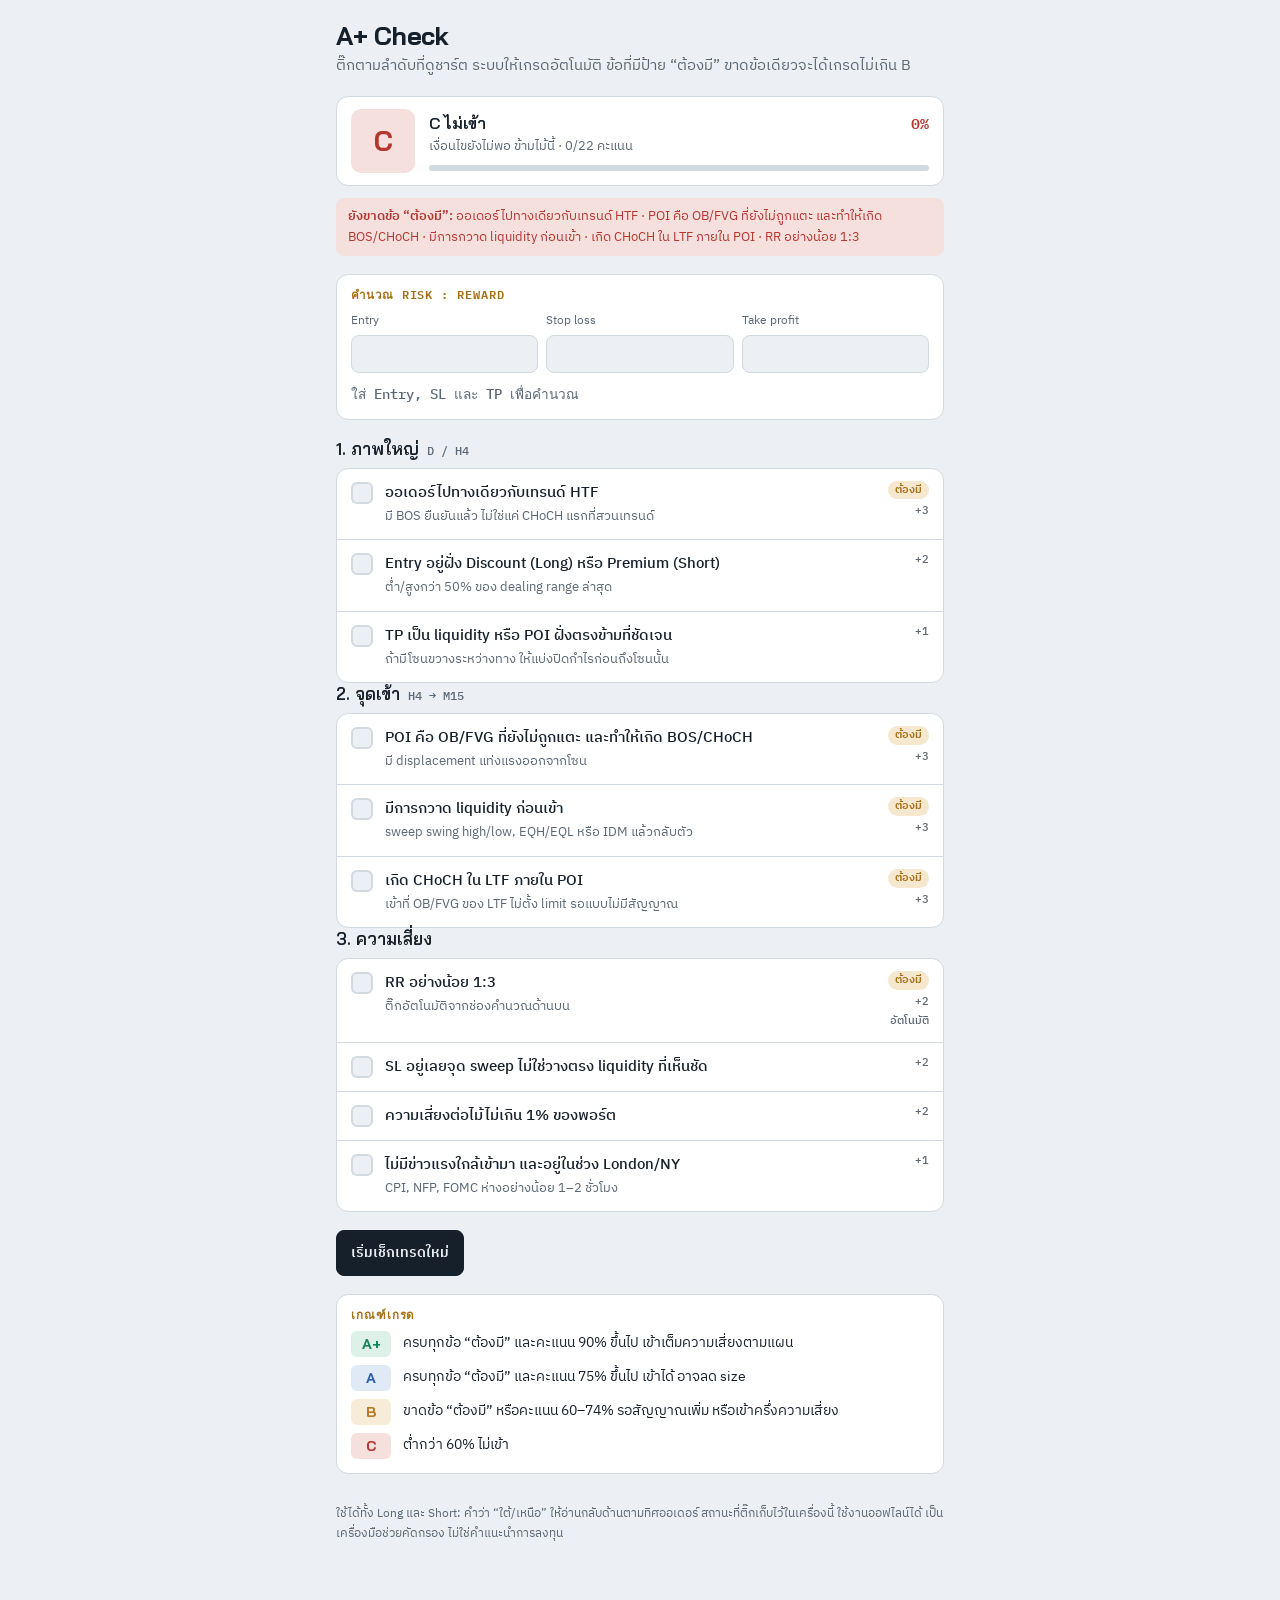
==== aplus/index.html @ b270e974 "Add A+ Check: standalone pre-trade checklist app in /aplus Installable PWA with its own manifest, ic" ====
<!doctype html>
<html lang="th">
<head>
<meta charset="utf-8">
<meta name="viewport" content="width=device-width, initial-scale=1, viewport-fit=cover">
<title>A+ Check</title>
<meta name="description" content="เช็กลิสต์ SMC ก่อนเข้าเทรด พร้อมคำนวณ RR และให้เกรด A+/A/B/C">
<meta name="theme-color" content="#ECEFF3" media="(prefers-color-scheme: light)">
<meta name="theme-color" content="#0F151C" media="(prefers-color-scheme: dark)">
<meta name="apple-mobile-web-app-capable" content="yes">
<meta name="mobile-web-app-capable" content="yes">
<meta name="apple-mobile-web-app-status-bar-style" content="default">
<meta name="apple-mobile-web-app-title" content="A+ Check">
<link rel="manifest" href="manifest.json">
<link rel="icon" href="icon.svg" type="image/svg+xml">
<link rel="apple-touch-icon" href="icon-192.png">
<link rel="stylesheet" href="https://fonts.googleapis.com/css2?family=Bai+Jamjuree:wght@500;600;700&family=IBM+Plex+Sans+Thai:wght@400;500;600&family=IBM+Plex+Mono:wght@500;600&display=swap">
<style>
/* Layout: one narrow column, sticky grade bar on top, items grouped by the order you check a chart (HTF → POI → liquidity → LTF → risk → context) */
:root{
  --bg:#ECEFF3; --surface:#FFFFFF; --ink:#16202B; --muted:#5A6774; --line:#D2D9E0;
  --accent:#A86F12; --accent-soft:#F5E8CF;
  --good:#17805E; --info:#2B5FA8; --warn:#B7791F; --bad:#B4372F;
  --good-bg:#DDF1E8; --info-bg:#E0EAF7; --warn-bg:#F7ECD7; --bad-bg:#F6E0DE;
  --display:"Bai Jamjuree","IBM Plex Sans Thai",system-ui,sans-serif;
  --body:"IBM Plex Sans Thai",system-ui,sans-serif;
  --mono:"IBM Plex Mono",ui-monospace,Menlo,monospace;
}
@media (prefers-color-scheme:dark){:root:not([data-theme="light"]){
  --bg:#0F151C; --surface:#18212B; --ink:#E5EBF1; --muted:#8E9BA8; --line:#2A3543;
  --accent:#E3A940; --accent-soft:#3A2E17;
  --good:#4CC79A; --info:#7AA7EA; --warn:#E3A940; --bad:#EE7A70;
  --good-bg:#15372B; --info-bg:#1A2B44; --warn-bg:#3A2E17; --bad-bg:#3F1F1C; color-scheme:dark}}
:root[data-theme="dark"]{
  --bg:#0F151C; --surface:#18212B; --ink:#E5EBF1; --muted:#8E9BA8; --line:#2A3543;
  --accent:#E3A940; --accent-soft:#3A2E17;
  --good:#4CC79A; --info:#7AA7EA; --warn:#E3A940; --bad:#EE7A70;
  --good-bg:#15372B; --info-bg:#1A2B44; --warn-bg:#3A2E17; --bad-bg:#3F1F1C; color-scheme:dark}

*{box-sizing:border-box}
html{padding-top:env(safe-area-inset-top,0px);padding-bottom:env(safe-area-inset-bottom,0px);-webkit-text-size-adjust:100%}
body{margin:0;-webkit-tap-highlight-color:transparent}
[hidden]{display:none!important}
body{background:var(--bg);color:var(--ink);font:15px/1.6 var(--body)}
body::before{content:"";position:fixed;inset:0 0 auto;height:env(safe-area-inset-top,0px);z-index:10;background:var(--bg)}
.wrap{max-width:640px;margin:0 auto;padding-left:max(16px,env(safe-area-inset-left,0px));padding-right:max(16px,env(safe-area-inset-right,0px));padding-block:20px 48px;display:flex;flex-direction:column;gap:18px}
h1{font:700 1.6rem/1.2 var(--display);margin:0;text-wrap:balance;letter-spacing:-.01em}
.lede{margin:4px 0 0;color:var(--muted);font-size:.92rem}

.bar{position:sticky;top:env(safe-area-inset-top,0px);z-index:5;background:var(--bg);padding-block:10px;margin-block:-10px}
.grade{display:flex;align-items:center;gap:14px;background:var(--surface);border:1px solid var(--line);border-radius:12px;padding:12px 14px}
.badge{flex:none;width:64px;height:64px;border-radius:10px;display:grid;place-items:center;font:700 1.7rem/1 var(--display);background:var(--g-bg);color:var(--g)}
.gtext{min-width:0;flex:1}
.gtitle{font:600 1rem/1.3 var(--display)}
.gsub{font-size:.82rem;color:var(--muted)}
.meter{height:6px;border-radius:3px;background:var(--line);margin-top:8px;overflow:hidden}
.meter span{display:block;height:100%;background:var(--g);transition:width .25s}
.score{font:600 .95rem var(--mono);font-variant-numeric:tabular-nums;color:var(--g)}
.missing{margin:-6px 0 0;padding:8px 12px;border-radius:8px;background:var(--bad-bg);color:var(--bad);font-size:.82rem}
.missing b{font-weight:600}

.card{background:var(--surface);border:1px solid var(--line);border-radius:12px;padding:14px}
.eyebrow{font:600 .72rem/1 var(--mono);letter-spacing:.08em;text-transform:uppercase;color:var(--accent)}
.rr-grid{display:grid;grid-template-columns:repeat(3,minmax(0,1fr));gap:8px;margin-top:10px}
.rr-grid label{display:flex;flex-direction:column;gap:4px;font-size:.78rem;color:var(--muted);min-width:0}
input[type=number]{width:100%;min-width:0;font:500 .95rem var(--mono);font-variant-numeric:tabular-nums;padding:8px;border:1px solid var(--line);border-radius:8px;background:var(--bg);color:var(--ink)}
input[type=number]:focus-visible{outline:2px solid var(--accent);outline-offset:1px}
.rr-out{display:flex;flex-wrap:wrap;gap:6px 16px;margin-top:10px;font:500 .85rem var(--mono);font-variant-numeric:tabular-nums;color:var(--muted)}
.rr-out strong{color:var(--ink)}
.rr-big{font:700 1.15rem var(--mono);color:var(--accent)}

section h2{font:600 1.05rem/1.3 var(--display);margin:0 0 8px;display:flex;align-items:baseline;gap:8px}
section h2 .tf{font:500 .75rem var(--mono);color:var(--muted)}
.items{display:flex;flex-direction:column;border:1px solid var(--line);border-radius:12px;background:var(--surface);overflow:hidden}
.item{display:grid;grid-template-columns:24px minmax(0,1fr) auto;gap:10px;align-items:start;padding:12px 14px;cursor:pointer;border-top:1px solid var(--line)}
.item:first-child{border-top:0}
.item input{appearance:none;width:22px;height:22px;margin:1px 0 0;border:2px solid var(--line);border-radius:6px;display:grid;place-items:center;cursor:pointer;background:var(--bg)}
.item input:checked{background:var(--good);border-color:var(--good)}
.item input:checked::after{content:"";width:6px;height:11px;border:solid var(--surface);border-width:0 2.5px 2.5px 0;transform:translateY(-1px) rotate(45deg)}
.item input:focus-visible{outline:2px solid var(--accent);outline-offset:2px}
.item input:disabled{cursor:default}
.t{font-weight:500}
.n{display:block;font-size:.8rem;color:var(--muted);margin-top:2px}
.tags{display:flex;flex-direction:column;align-items:flex-end;gap:4px}
.must{font:600 .68rem/1 var(--body);padding:4px 7px;border-radius:999px;background:var(--accent-soft);color:var(--accent);white-space:nowrap}
.w{font:500 .7rem var(--mono);color:var(--muted);white-space:nowrap}
.auto{font:500 .68rem var(--body);color:var(--muted)}
.item.on .t{color:var(--ink)}
.item:not(.on).req .t{color:var(--ink)}

.actions{display:flex;flex-wrap:wrap;gap:8px}
button{font:600 .88rem var(--body);padding:10px 14px;border-radius:8px;border:1px solid var(--line);background:var(--surface);color:var(--ink);cursor:pointer}
button.primary{background:var(--ink);color:var(--bg);border-color:var(--ink)}
button:focus-visible{outline:2px solid var(--accent);outline-offset:2px}
.example{font-size:.8rem;color:var(--muted)}

.legend{display:grid;grid-template-columns:auto minmax(0,1fr);gap:8px 12px;font-size:.85rem;align-items:center}
.lg{font:700 .9rem var(--display);width:40px;text-align:center;padding:4px 0;border-radius:6px}
.foot{font-size:.78rem;color:var(--muted)}
@media (prefers-reduced-motion:reduce){.meter span{transition:none}}
</style>
</head>
<body>

<div class="wrap">
  <header>
    <h1>A+ Check</h1>
    <p class="lede">ติ๊กตามลำดับที่ดูชาร์ต ระบบให้เกรดอัตโนมัติ ข้อที่มีป้าย “ต้องมี” ขาดข้อเดียวจะได้เกรดไม่เกิน B</p>
  </header>

  <div class="bar">
    <div class="grade" id="gradeBox">
      <div class="badge" id="badge">–</div>
      <div class="gtext">
        <div style="display:flex;justify-content:space-between;gap:8px;align-items:baseline">
          <div class="gtitle" id="gtitle">–</div>
          <div class="score" id="score">0%</div>
        </div>
        <div class="gsub" id="gsub"></div>
        <div class="meter"><span id="meter" style="width:0"></span></div>
      </div>
    </div>
  </div>
  <div class="missing" id="missing" hidden></div>

  <div class="card">
    <div class="eyebrow">คำนวณ Risk : Reward</div>
    <div class="rr-grid">
      <label for="entry">Entry<input id="entry" type="number" inputmode="decimal" step="any"></label>
      <label for="sl">Stop loss<input id="sl" type="number" inputmode="decimal" step="any"></label>
      <label for="tp">Take profit<input id="tp" type="number" inputmode="decimal" step="any"></label>
    </div>
    <div class="rr-out" id="rrOut"></div>
  </div>

  <div id="sections"></div>

  <div class="actions">
    <button class="primary" id="reset" type="button">เริ่มเช็กเทรดใหม่</button>
  </div>

  <div class="card">
    <div class="eyebrow" style="margin-bottom:10px">เกณฑ์เกรด</div>
    <div class="legend">
      <span class="lg" style="background:var(--good-bg);color:var(--good)">A+</span><span>ครบทุกข้อ “ต้องมี” และคะแนน 90% ขึ้นไป เข้าเต็มความเสี่ยงตามแผน</span>
      <span class="lg" style="background:var(--info-bg);color:var(--info)">A</span><span>ครบทุกข้อ “ต้องมี” และคะแนน 75% ขึ้นไป เข้าได้ อาจลด size</span>
      <span class="lg" style="background:var(--warn-bg);color:var(--warn)">B</span><span>ขาดข้อ “ต้องมี” หรือคะแนน 60–74% รอสัญญาณเพิ่ม หรือเข้าครึ่งความเสี่ยง</span>
      <span class="lg" style="background:var(--bad-bg);color:var(--bad)">C</span><span>ต่ำกว่า 60% ไม่เข้า</span>
    </div>
  </div>
  <p class="foot">ใช้ได้ทั้ง Long และ Short: คำว่า “ใต้/เหนือ” ให้อ่านกลับด้านตามทิศออเดอร์ สถานะที่ติ๊กเก็บไว้ในเครื่องนี้ ใช้งานออฟไลน์ได้ เป็นเครื่องมือช่วยคัดกรอง ไม่ใช่คำแนะนำการลงทุน</p>
</div>

<script>
const SECTIONS=[
 {h:"1. ภาพใหญ่",tf:"D / H4",items:[
  {id:"htf",t:"ออเดอร์ไปทางเดียวกับเทรนด์ HTF",n:"มี BOS ยืนยันแล้ว ไม่ใช่แค่ CHoCH แรกที่สวนเทรนด์",w:3,must:1},
  {id:"pd",t:"Entry อยู่ฝั่ง Discount (Long) หรือ Premium (Short)",n:"ต่ำ/สูงกว่า 50% ของ dealing range ล่าสุด",w:2},
  {id:"target",t:"TP เป็น liquidity หรือ POI ฝั่งตรงข้ามที่ชัดเจน",n:"ถ้ามีโซนขวางระหว่างทาง ให้แบ่งปิดกำไรก่อนถึงโซนนั้น",w:1}
 ]},
 {h:"2. จุดเข้า",tf:"H4 → M15",items:[
  {id:"poi",t:"POI คือ OB/FVG ที่ยังไม่ถูกแตะ และทำให้เกิด BOS/CHoCH",n:"มี displacement แท่งแรงออกจากโซน",w:3,must:1},
  {id:"sweep",t:"มีการกวาด liquidity ก่อนเข้า",n:"sweep swing high/low, EQH/EQL หรือ IDM แล้วกลับตัว",w:3,must:1},
  {id:"ltf",t:"เกิด CHoCH ใน LTF ภายใน POI",n:"เข้าที่ OB/FVG ของ LTF ไม่ตั้ง limit รอแบบไม่มีสัญญาณ",w:3,must:1}
 ]},
 {h:"3. ความเสี่ยง",tf:"",items:[
  {id:"rr",t:"RR อย่างน้อย 1:3",n:"ติ๊กอัตโนมัติจากช่องคำนวณด้านบน",w:2,must:1,auto:1},
  {id:"slpos",t:"SL อยู่เลยจุด sweep ไม่ใช่วางตรง liquidity ที่เห็นชัด",n:"",w:2},
  {id:"risk",t:"ความเสี่ยงต่อไม้ไม่เกิน 1% ของพอร์ต",n:"",w:2},
  {id:"news",t:"ไม่มีข่าวแรงใกล้เข้ามา และอยู่ในช่วง London/NY",n:"CPI, NFP, FOMC ห่างอย่างน้อย 1–2 ชั่วโมง",w:1}
 ]}
];
const ALL=SECTIONS.flatMap(s=>s.items), TOTAL=ALL.reduce((a,i)=>a+i.w,0);
const KEY="aplus-app-v1";
let state={entry:"",sl:"",tp:"",checked:[],example:false};
try{const s=JSON.parse(localStorage.getItem(KEY));if(s)state=s;}catch(e){}
const $=id=>document.getElementById(id);
const fmt=n=>n.toLocaleString("en-US",{maximumFractionDigits:2});

function render(){
  $("sections").innerHTML=SECTIONS.map(s=>`<section><h2>${s.h}${s.tf?`<span class="tf">${s.tf}</span>`:""}</h2><div class="items">${
    s.items.map(i=>`<label class="item${i.must?" req":""}" for="c_${i.id}"><input type="checkbox" id="c_${i.id}" data-id="${i.id}"${i.auto?" disabled":""}><span><span class="t">${i.t}</span>${i.n?`<span class="n">${i.n}</span>`:""}</span><span class="tags">${i.must?'<span class="must">ต้องมี</span>':""}<span class="w">+${i.w}</span>${i.auto?'<span class="auto">อัตโนมัติ</span>':""}</span></label>`).join("")
  }</div></section>`).join("");
  document.querySelectorAll(".item input:not([disabled])").forEach(el=>el.addEventListener("change",()=>{
    const id=el.dataset.id;state.checked=state.checked.filter(x=>x!==id);if(el.checked)state.checked.push(id);state.example=false;update();
  }));
  ["entry","sl","tp"].forEach(k=>{$(k).value=state[k]||"";$(k).oninput=()=>{state[k]=$(k).value;state.example=false;update()}});
}

function rr(){
  const e=parseFloat(state.entry),s=parseFloat(state.sl),t=parseFloat(state.tp);
  if([e,s,t].some(isNaN)||e===s)return null;
  const risk=Math.abs(e-s),reward=Math.abs(t-e),dir=s<e?"Long":"Short";
  const valid=(dir==="Long"&&t>e)||(dir==="Short"&&t<e);
  return {risk,reward,ratio:reward/risk,dir,valid};
}

function update(){
  const r=rr();
  const rrOk=!!(r&&r.valid&&r.ratio>=3);
  state.checked=state.checked.filter(x=>x!=="rr");if(rrOk)state.checked.push("rr");
  $("rrOut").innerHTML=r?(r.valid?`<span class="rr-big">1 : ${r.ratio.toFixed(2)}</span><span>${r.dir}</span><span>Risk <strong>${fmt(r.risk)}</strong></span><span>Reward <strong>${fmt(r.reward)}</strong></span>`:`<span style="color:var(--bad)">TP อยู่ผิดฝั่งเมื่อเทียบกับ SL ตรวจตัวเลขอีกครั้ง</span>`):`<span>ใส่ Entry, SL และ TP เพื่อคำนวณ</span>`;
  ALL.forEach(i=>{const el=$("c_"+i.id);const on=state.checked.includes(i.id);el.checked=on;el.closest(".item").classList.toggle("on",on)});
  const pts=ALL.filter(i=>state.checked.includes(i.id)).reduce((a,i)=>a+i.w,0);
  const pct=Math.round(pts/TOTAL*100);
  const miss=ALL.filter(i=>i.must&&!state.checked.includes(i.id));
  let g,c,bg,title,sub;
  if(!miss.length&&pct>=90){g="A+";c="--good";bg="--good-bg";title="A+ เข้าได้ตามแผน";sub="ครบทุกเงื่อนไขหลัก"}
  else if(!miss.length&&pct>=75){g="A";c="--info";bg="--info-bg";title="A เข้าได้";sub="ครบเงื่อนไขหลัก แต่ยังมีจุดเสริมที่ขาด"}
  else if(pct>=60||(miss.length&&pct>=60)){g="B";c="--warn";bg="--warn-bg";title="B รอสัญญาณเพิ่ม";sub=miss.length?"ขาดเงื่อนไขหลัก เกรดถูกจำกัดไว้ที่ B":"คะแนนยังไม่ถึงเกณฑ์ A"}
  else{g="C";c="--bad";bg="--bad-bg";title="C ไม่เข้า";sub="เงื่อนไขยังไม่พอ ข้ามไม้นี้"}
  const box=$("gradeBox");box.style.setProperty("--g",`var(${c})`);box.style.setProperty("--g-bg",`var(${bg})`);
  $("badge").textContent=g;$("gtitle").textContent=title;$("gsub").textContent=`${sub} · ${pts}/${TOTAL} คะแนน`;
  $("score").textContent=pct+"%";$("meter").style.width=pct+"%";
  const m=$("missing");m.hidden=!miss.length;m.innerHTML=miss.length?`<b>ยังขาดข้อ “ต้องมี”:</b> ${miss.map(i=>i.t).join(" · ")}`:"";
  try{localStorage.setItem(KEY,JSON.stringify(state))}catch(e){}
}

$("reset").onclick=()=>{state={entry:"",sl:"",tp:"",checked:[],example:false};render();update();window.scrollTo({top:0})};
render();update();
if("serviceWorker" in navigator){addEventListener("load",()=>navigator.serviceWorker.register("sw.js").catch(()=>{}))}
</script>
</body>
</html>
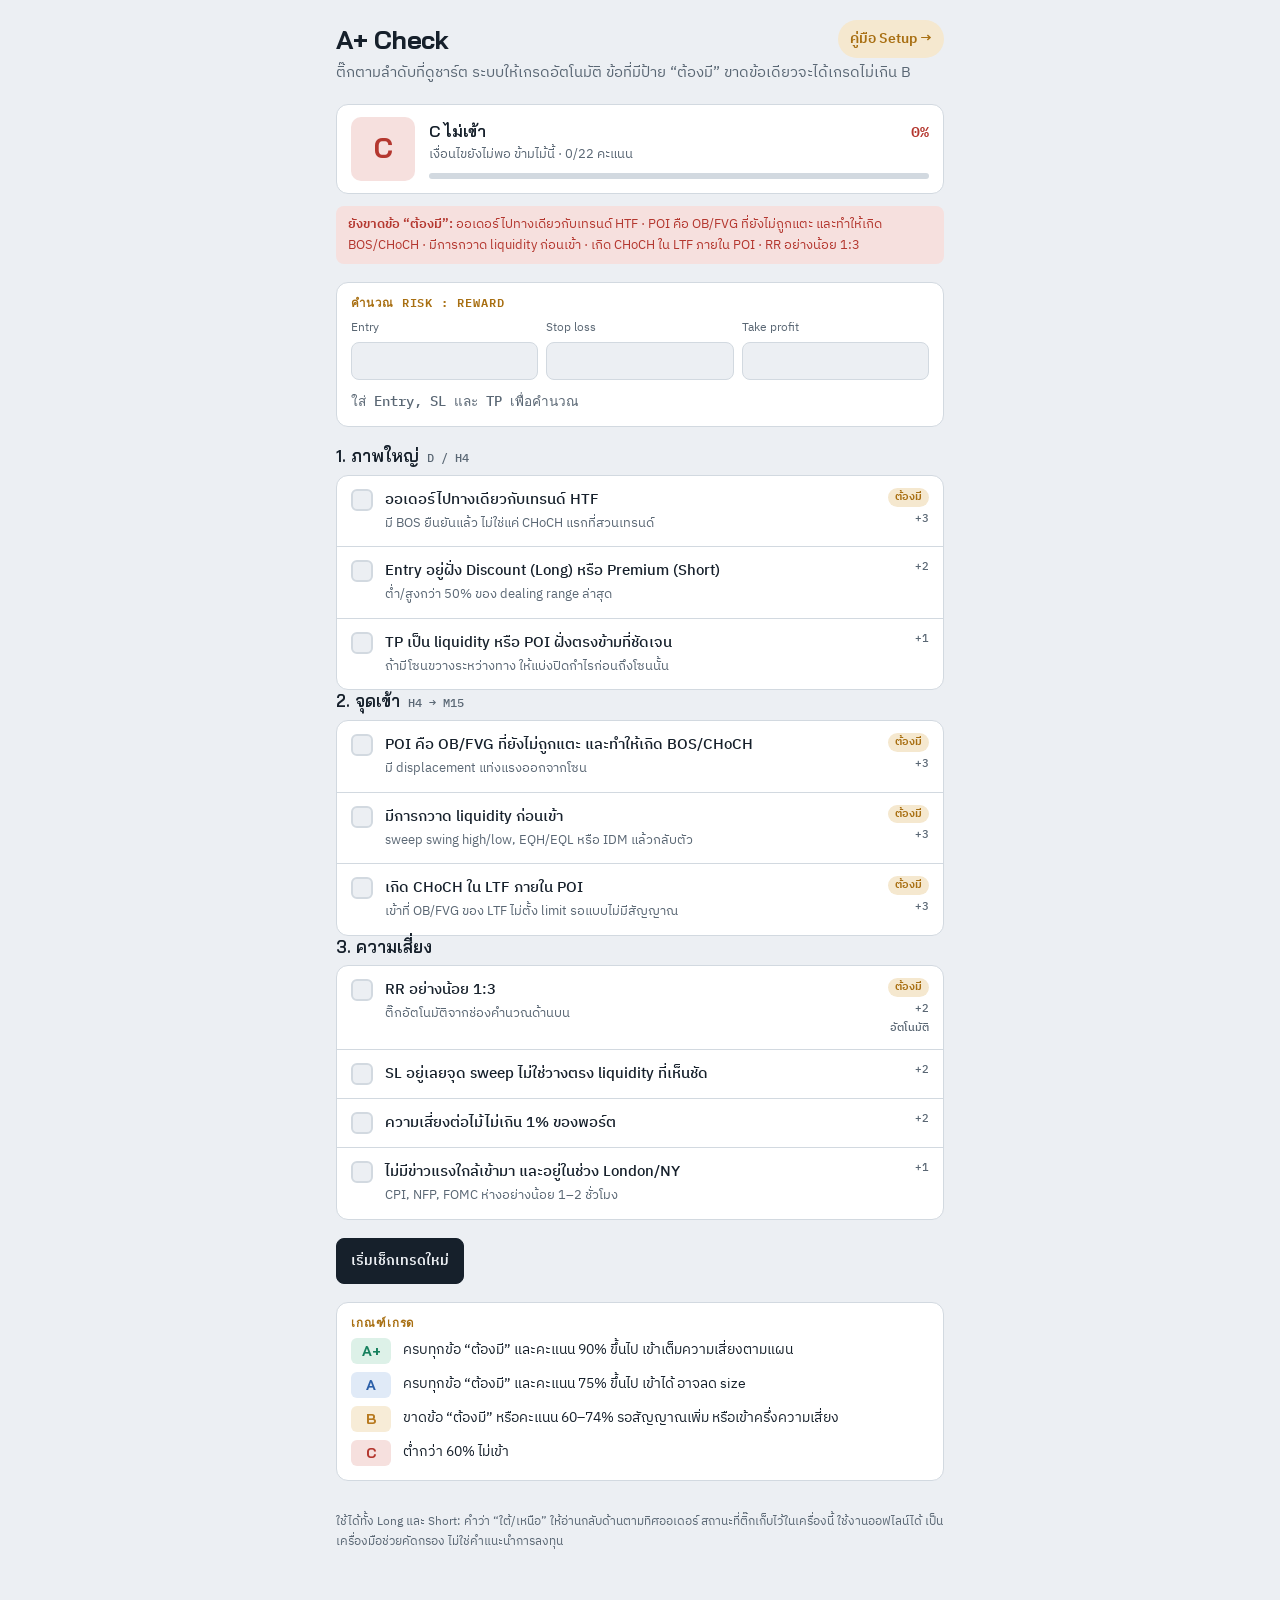
==== commit e59505c0: "A+ Check: add the A+ Trade Setup guide as a second page guide.html (swipeable 8-slide guide) with ch" ====
--- a/aplus/index.html
+++ b/aplus/index.html
@@ -45,6 +45,9 @@
 body::before{content:"";position:fixed;inset:0 0 auto;height:env(safe-area-inset-top,0px);z-index:10;background:var(--bg)}
 .wrap{max-width:640px;margin:0 auto;padding-left:max(16px,env(safe-area-inset-left,0px));padding-right:max(16px,env(safe-area-inset-right,0px));padding-block:20px 48px;display:flex;flex-direction:column;gap:18px}
 h1{font:700 1.6rem/1.2 var(--display);margin:0;text-wrap:balance;letter-spacing:-.01em}
+.hrow{display:flex;align-items:center;justify-content:space-between;gap:12px;flex-wrap:wrap}
+.guide{font:600 .85rem var(--body);color:var(--accent);background:var(--accent-soft);text-decoration:none;padding:8px 12px;border-radius:999px;white-space:nowrap}
+.guide:focus-visible{outline:2px solid var(--accent);outline-offset:2px}
 .lede{margin:4px 0 0;color:var(--muted);font-size:.92rem}
 
 .bar{position:sticky;top:env(safe-area-inset-top,0px);z-index:5;background:var(--bg);padding-block:10px;margin-block:-10px}
@@ -104,7 +107,7 @@
 
 <div class="wrap">
   <header>
-    <h1>A+ Check</h1>
+    <div class="hrow"><h1>A+ Check</h1><a class="guide" href="guide.html">คู่มือ Setup →</a></div>
     <p class="lede">ติ๊กตามลำดับที่ดูชาร์ต ระบบให้เกรดอัตโนมัติ ข้อที่มีป้าย “ต้องมี” ขาดข้อเดียวจะได้เกรดไม่เกิน B</p>
   </header>
 
